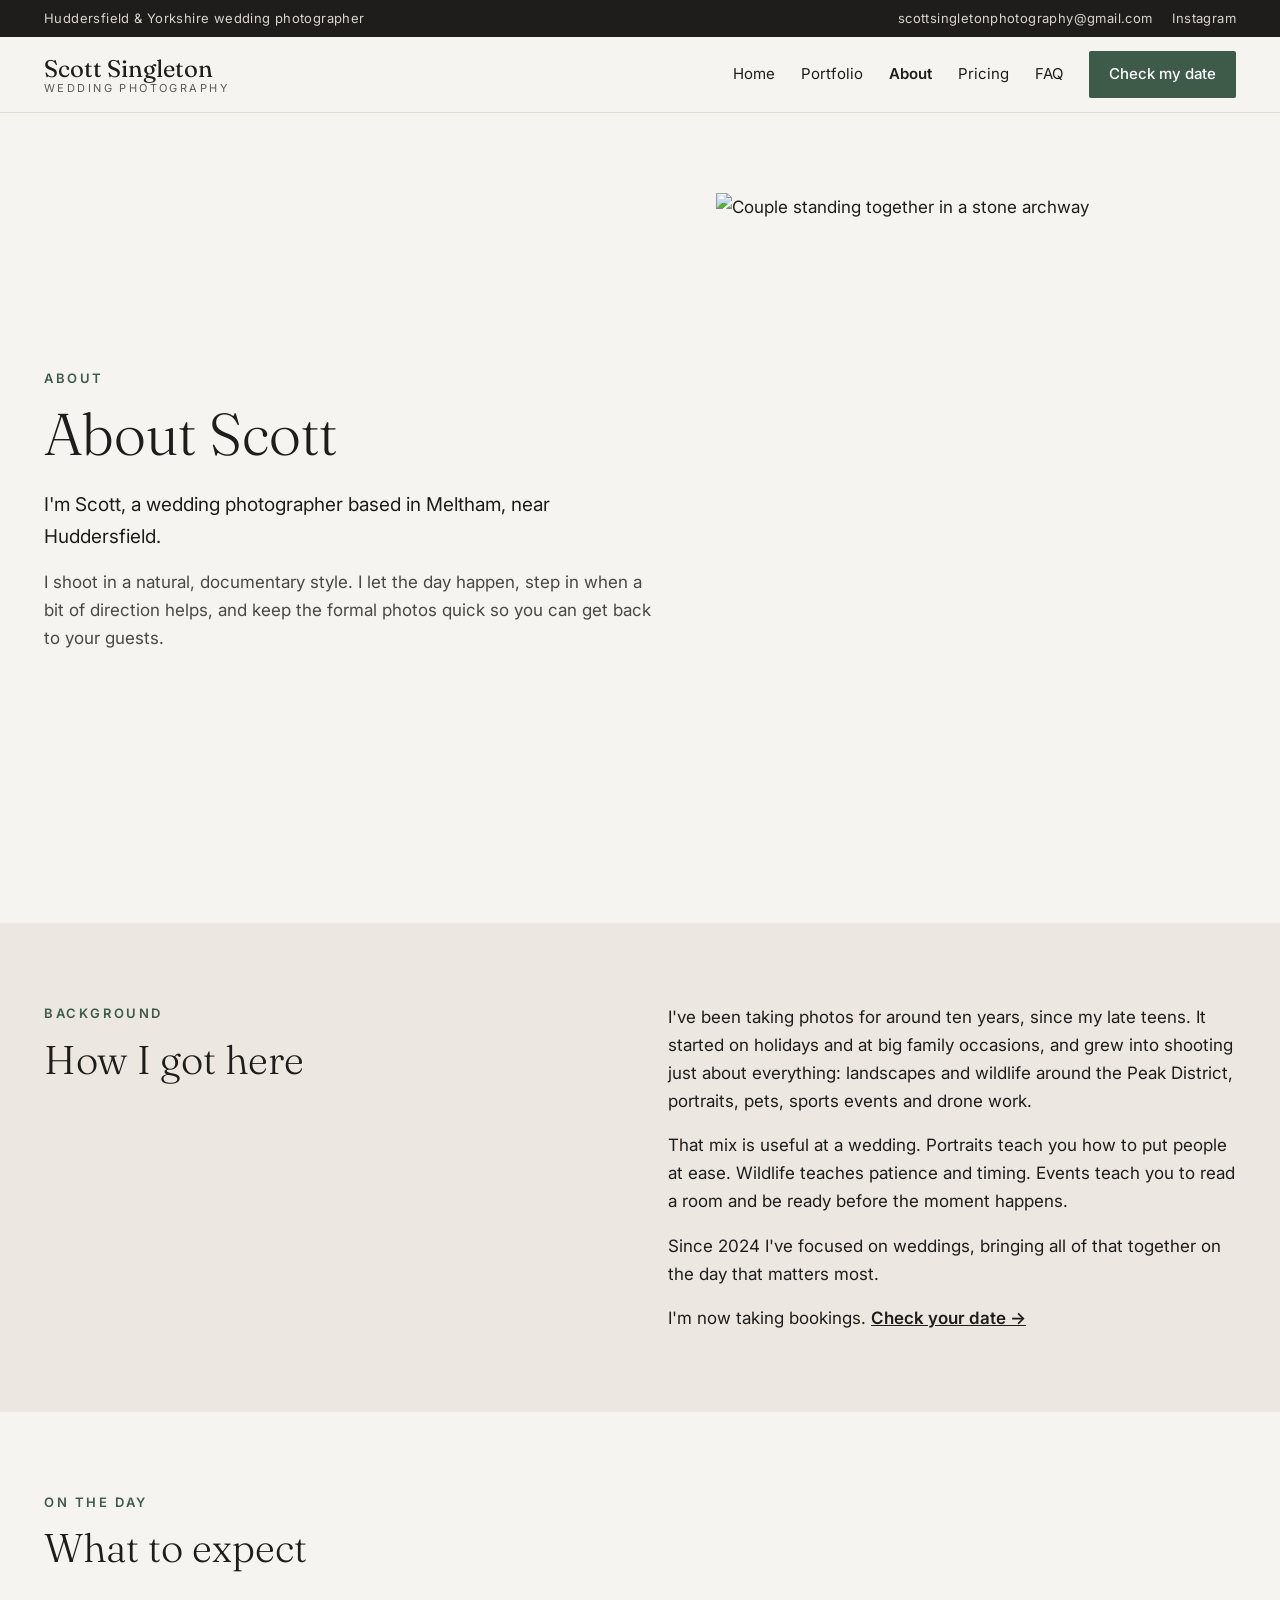
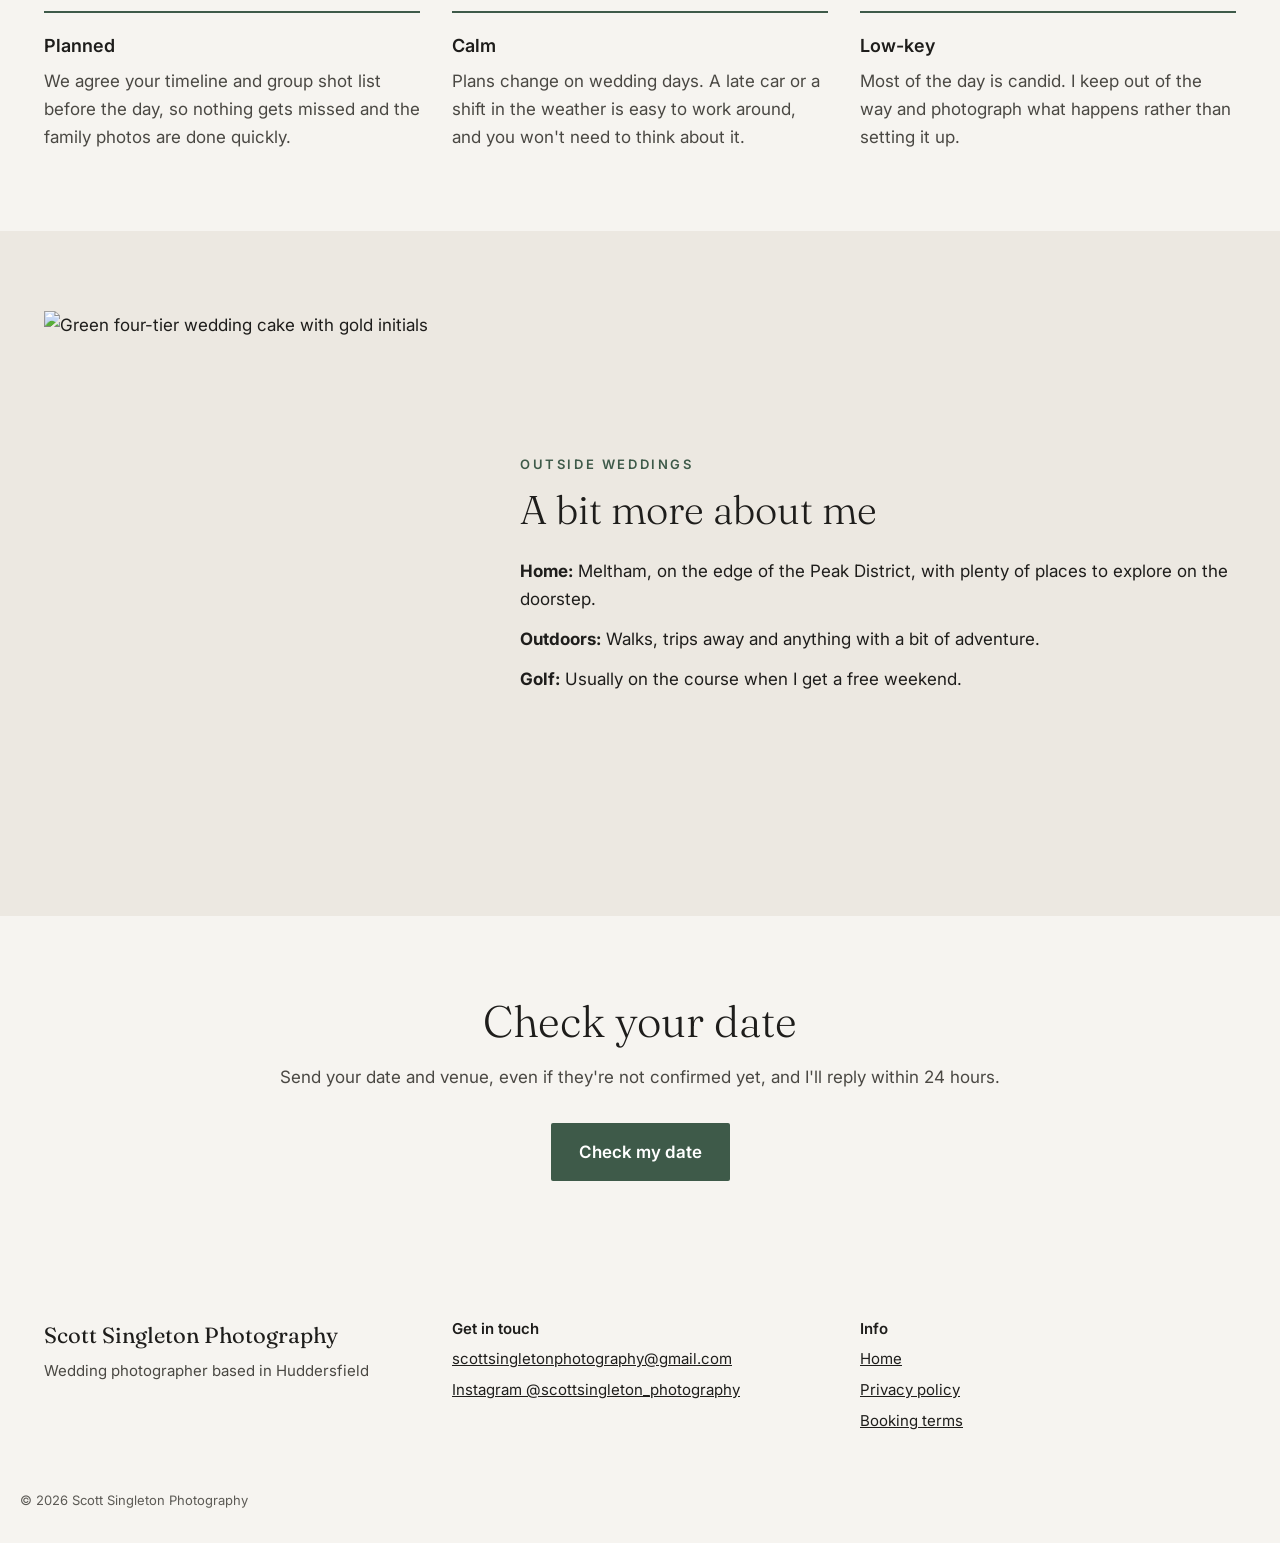
==== about.html @ a610e722 "Add files via upload" ====
<!doctype html>
<html lang="en-GB">
<head>
<meta charset="utf-8">
<meta name="viewport" content="width=device-width, initial-scale=1">
<title>About Scott | Scott Singleton Photography</title>
<meta name="description" content="Meet Scott Singleton, a relaxed, organised wedding photographer based in Meltham, Huddersfield.">
<link rel="canonical" href="https://scottsingletonphotography.com/about.html">
<link rel="icon" href="data:image/svg+xml,<svg xmlns='http://www.w3.org/2000/svg' viewBox='0 0 32 32'><rect width='32' height='32' fill='%233E5A49'/><text x='16' y='22' font-family='Georgia' font-size='16' fill='white' text-anchor='middle'>SS</text></svg>">
<link rel="preconnect" href="https://fonts.googleapis.com">
<link rel="preconnect" href="https://fonts.gstatic.com" crossorigin>
<link href="https://fonts.googleapis.com/css2?family=Fraunces:ital,opsz,wght@0,9..144,300;0,9..144,400;1,9..144,300&family=Inter:wght@400;500;600&display=swap" rel="stylesheet">
<link rel="stylesheet" href="style.css">
</head>
<body>

<div class="topbar"><div class="wrap"><span>Huddersfield &amp; Yorkshire wedding photographer</span><span class="tb-r"><a href="mailto:scottsingletonphotography@gmail.com">scottsingletonphotography@gmail.com</a><a href="https://www.instagram.com/scottsingleton_photography/">Instagram</a></span></div></div>
<header class="site-header">
<div class="wrap">
<a class="brand" href="./"><b>Scott Singleton</b><small>Wedding Photography</small></a>
<nav class="nav" aria-label="Main">
<a href="./">Home</a>
<a href="portfolio.html">Portfolio</a>
<a href="about.html" aria-current="page">About</a>
<a href="pricing.html">Pricing</a>
<a href="./#faq">FAQ</a>
<a class="btn" href="./#contact">Check my date</a>
</nav>
</div>
</header>

<main>
<section>
<div class="wrap split center">
<div>
<p class="eyebrow">About</p>
<h1 style="font-size:clamp(38px,4.6vw,60px);line-height:1.08;margin-bottom:24px">About Scott</h1>
<p style="font-size:19px">I'm Scott, a wedding photographer based in Meltham, near Huddersfield.</p>
<p class="muted">I shoot in a natural, documentary style. I let the day happen, step in when a bit of direction helps, and keep the formal photos quick so you can get back to your guests.</p>
</div>
<img class="portrait" src="images/archway.jpg" alt="Couple standing together in a stone archway" style="max-width:520px">
</div>
</section>

<section class="bg-stone">
<div class="wrap split">
<div>
<p class="eyebrow">Background</p>
<h2>How I got here</h2>
</div>
<div>
<p>I've been taking photos for around ten years, since my late teens. It started on holidays and at big family occasions, and grew into shooting just about everything: landscapes and wildlife around the Peak District, portraits, pets, sports events and drone work.</p>
<p>That mix is useful at a wedding. Portraits teach you how to put people at ease. Wildlife teaches patience and timing. Events teach you to read a room and be ready before the moment happens.</p>
<p>Since 2024 I've focused on weddings, bringing all of that together on the day that matters most.</p>
<p style="margin:0">I'm now taking bookings. <a class="link" href="./#contact">Check your date →</a></p>
</div>
</div>
</section>

<section>
<div class="wrap">
<p class="eyebrow">On the day</p>
<h2 style="margin-bottom:40px">What to expect</h2>
<ol class="steps">
<li><h3>Planned</h3><p>We agree your timeline and group shot list before the day, so nothing gets missed and the family photos are done quickly.</p></li>
<li><h3>Calm</h3><p>Plans change on wedding days. A late car or a shift in the weather is easy to work around, and you won't need to think about it.</p></li>
<li><h3>Low-key</h3><p>Most of the day is candid. I keep out of the way and photograph what happens rather than setting it up.</p></li>
</ol>
</div>
</section>

<section class="bg-stone">
<div class="wrap split center">
<img class="portrait" src="images/cake.jpg" alt="Green four-tier wedding cake with gold initials" loading="lazy" style="max-width:420px">
<div>
<p class="eyebrow">Outside weddings</p>
<h2 style="margin-bottom:24px">A bit more about me</h2>
<ul style="margin:0;padding:0;list-style:none;display:flex;flex-direction:column;gap:12px">
<li><strong>Home:</strong> Meltham, on the edge of the Peak District, with plenty of places to explore on the doorstep.</li>
<li><strong>Outdoors:</strong> Walks, trips away and anything with a bit of adventure.</li>
<li><strong>Golf:</strong> Usually on the course when I get a free weekend.</li>
</ul>
</div>
</div>
</section>

<section>
<div class="wrap" style="max-width:900px;text-align:center">
<h2 style="font-size:clamp(32px,4vw,44px);margin-bottom:16px">Check your date</h2>
<p class="muted" style="margin-bottom:32px">Send your date and venue, even if they're not confirmed yet, and I'll reply within 24 hours.</p>
<a class="btn" href="./#contact">Check my date</a>
</div>
</section>
</main>

<footer class="site-footer">
<div class="wrap">
<div class="col"><span class="title">Scott Singleton Photography</span><span>Wedding photographer based in Huddersfield</span></div>
<div class="col"><b>Get in touch</b><a href="mailto:scottsingletonphotography@gmail.com">scottsingletonphotography@gmail.com</a><a href="https://www.instagram.com/scottsingleton_photography/" rel="me">Instagram @scottsingleton_photography</a></div>
<div class="col"><b>Info</b><a href="./">Home</a><a href="privacy.html">Privacy policy</a><a href="terms.html">Booking terms</a></div>
</div>
</footer>
<div class="wrap legal">© 2026 Scott Singleton Photography</div>
</body>
</html>
---- style.css ----
:root{--ink:#1E1D1B;--muted:#4A4843;--soft:#5C5A55;--paper:#F6F4F0;--stone:#ECE8E1;--line:#CFC9BF;--accent:#3E5A49;--accent-dark:#2F4638}
*{box-sizing:border-box}
html{scroll-behavior:smooth;scroll-padding-top:80px}
body{margin:0;background:var(--paper);color:var(--ink);font-family:Inter,system-ui,-apple-system,sans-serif;font-size:17px;line-height:1.65;-webkit-font-smoothing:antialiased}
img{display:block;max-width:100%;height:auto}
a{color:var(--ink)}a:hover{color:var(--accent)}
.wrap{max-width:1240px;margin:0 auto;padding-left:24px;padding-right:24px}
.serif{font-family:Fraunces,Georgia,serif;font-weight:300}
h1,h2{font-family:Fraunces,Georgia,serif;font-weight:300;margin:0}
h2{font-size:clamp(30px,3.4vw,40px);line-height:1.15}
h3{margin:0 0 6px;font-size:18px;font-weight:600}
p{margin:0 0 16px}
.eyebrow{margin:0 0 12px;font-size:13px;letter-spacing:.2em;text-transform:uppercase;color:var(--accent);font-weight:600}
.muted{color:var(--muted)}
.btn{display:inline-block;text-decoration:none;background:var(--accent);color:#fff;padding:15px 28px;border-radius:2px;font-weight:600;border:0;font:inherit;font-weight:600;cursor:pointer}
.btn:hover{background:var(--accent-dark);color:#fff}
.btn-light{background:#fff;color:var(--ink)}.btn-light:hover{background:var(--stone);color:var(--ink)}
.link{font-weight:600}
section{padding:96px 0}
.bg-stone{background:var(--stone)}
.bg-dark{background:var(--ink);color:var(--paper)}

/* header */
.site-header{position:sticky;top:0;z-index:20;background:rgba(246,244,240,.96);backdrop-filter:blur(6px);border-bottom:1px solid #E2DED6}
.site-header .wrap{display:flex;align-items:center;justify-content:space-between;gap:16px;padding-top:14px;padding-bottom:14px}
.brand{text-decoration:none;display:flex;flex-direction:column;line-height:1.1}
.brand b{font-family:Fraunces,Georgia,serif;font-weight:400;font-size:24px}
.brand small{font-size:11px;letter-spacing:.22em;text-transform:uppercase;color:var(--soft)}
.nav{display:flex;align-items:center;gap:26px;font-size:15px}
.nav a{text-decoration:none}
.nav a.btn{padding:11px 20px;font-weight:500;white-space:nowrap}
@media(max-width:420px){.nav a.btn{padding:10px 14px;font-size:14px}}
.nav a[aria-current]{font-weight:600}
@media(max-width:820px){.nav a:not(.btn){display:none}.brand b{font-size:20px}}

/* hero */
.hero{position:relative;min-height:min(86vh,760px);display:flex;align-items:flex-end;color:#fff;padding:0;overflow:hidden;background:#2a2926}
.slides{position:absolute;inset:0}
.slide{position:absolute;inset:0;width:100%;height:100%;object-fit:cover;object-position:center 40%;opacity:0;transform:scale(1.06);transition:opacity 1.4s ease,transform 7s ease-out}
.slide.is-on{opacity:1;transform:scale(1)}
.dots{position:absolute;z-index:2;right:24px;bottom:28px;display:flex;gap:8px}
.dots span{width:7px;height:7px;border-radius:50%;background:rgba(255,255,255,.45);transition:background .4s}
.dots span.on{background:#fff}
@media(prefers-reduced-motion:reduce){.slide{transition:none;transform:none}}
.hero::after{content:"";position:absolute;inset:0;background:linear-gradient(90deg,rgba(0,0,0,.62) 0%,rgba(0,0,0,.35) 45%,rgba(0,0,0,0) 75%),linear-gradient(180deg,rgba(0,0,0,0) 40%,rgba(0,0,0,.55) 100%)}
.hero .wrap{position:relative;z-index:1;width:100%;padding-bottom:72px}
.hero .eyebrow{color:#E9E5DD}
.hero h1{max-width:860px;font-size:clamp(36px,5.2vw,70px);line-height:1.06}
.hero p.lead{margin:22px 0 30px;max-width:560px;font-size:19px;color:#EFECE6}
.hero .actions{display:flex;flex-wrap:wrap;gap:14px;align-items:center}
.hero .ghost{color:#fff;font-weight:500;text-decoration:none;border-bottom:1px solid #fff;padding:4px 2px}

.trust{background:var(--ink);color:#E9E5DD;padding:0}
.trust .wrap{display:grid;grid-template-columns:repeat(auto-fit,minmax(200px,1fr));gap:12px 16px;padding-top:20px;padding-bottom:20px;font-size:14px;letter-spacing:.04em}

.split{display:flex;flex-wrap:wrap;gap:48px 56px;align-items:flex-start}
.split>*{flex:1 1 380px}
.center{align-items:center}

/* portfolio */
.grid{display:grid;grid-template-columns:repeat(3,1fr);gap:12px}
.grid figure{margin:0;overflow:hidden;background:var(--line)}
.grid img{width:100%;height:100%;aspect-ratio:4/5;object-fit:cover;transition:transform .6s ease}
.grid figure:hover img{transform:scale(1.03)}
.grid .wide{grid-column:span 2}
.grid .wide{position:relative}
.grid .wide img{position:absolute;inset:0;aspect-ratio:auto;height:100%}
@media(max-width:820px){.grid{grid-template-columns:1fr 1fr}.grid .wide{grid-column:span 2}.grid .wide img{aspect-ratio:3/2}}
@media(max-width:520px){.grid{gap:8px}}

.steps{list-style:none;margin:0;padding:0;display:grid;grid-template-columns:repeat(auto-fit,minmax(240px,1fr));gap:32px}
.steps li{border-top:2px solid var(--accent);padding-top:18px}
.steps p{margin:0;color:var(--muted)}

.ticks{list-style:none;margin:0;padding:24px 0 0;border-top:1px solid var(--line);display:flex;flex-direction:column;gap:14px}
.note{padding:14px 16px;background:var(--stone);font-size:15px;color:#3A3935}

.portrait{aspect-ratio:4/5;width:100%;object-fit:cover}

details{border-top:1px solid var(--line);padding:18px 0}
details:last-child{border-bottom:1px solid var(--line)}
summary{cursor:pointer;font-weight:600;list-style:none;display:flex;justify-content:space-between;gap:16px}
summary::-webkit-details-marker{display:none}
summary::after{content:"+";font-weight:400;font-size:22px;line-height:1;color:var(--accent)}
details[open] summary::after{content:"–"}
details p{margin:10px 0 0;color:var(--muted)}

/* form */
form.enquiry{display:grid;grid-template-columns:1fr 1fr;gap:18px}
.field{display:flex;flex-direction:column;gap:6px}
.field.full{grid-column:1/-1}
label{font-size:14px;font-weight:500}
input,textarea{font:inherit;padding:13px 14px;border:1px solid #B8B2A7;border-radius:2px;background:#fff;color:var(--ink);width:100%}
input:focus,textarea:focus{outline:2px solid var(--accent);outline-offset:1px;border-color:var(--accent)}
textarea{resize:vertical}
@media(max-width:560px){form.enquiry{grid-template-columns:1fr}}
.hp{position:absolute;left:-9999px}

.site-footer{padding:56px 0}
.site-footer .wrap{display:grid;grid-template-columns:repeat(auto-fit,minmax(210px,1fr));gap:32px;font-size:15px;color:var(--muted)}
.site-footer .col{display:flex;flex-direction:column;gap:6px}
.site-footer .title{font-family:Fraunces,Georgia,serif;font-size:22px;color:var(--ink)}
.site-footer b{color:var(--ink);font-weight:600}
.legal{font-size:13px;color:var(--soft);padding:0 0 32px}

.prose{max-width:760px}
.prose h2{margin:40px 0 12px;font-size:28px}

@media(max-width:600px){section{padding:72px 0}.hero .wrap{padding-bottom:48px}}

.ptitle{display:flex;flex-wrap:wrap;align-items:baseline;justify-content:space-between;gap:8px 24px;margin-bottom:24px;border-top:1px solid var(--line);padding-top:24px}
.ptitle p{margin:0}
.masonry{columns:3 320px;column-gap:12px}
.masonry .m{display:block;margin:0 0 12px;break-inside:avoid;overflow:hidden;background:var(--line);cursor:zoom-in}
.masonry img{width:100%;transition:transform .6s ease}
.masonry .m:hover img{transform:scale(1.03)}
@media(max-width:520px){.masonry{columns:2;column-gap:8px}.masonry .m{margin-bottom:8px}}
.lb{position:fixed;inset:0;z-index:100;background:rgba(20,19,17,.94);display:flex;align-items:center;justify-content:center;padding:24px}
.lb[hidden]{display:none}
.lb img{max-width:100%;max-height:100%;object-fit:contain}
.lb button{position:absolute;background:none;border:0;color:#fff;font-size:44px;line-height:1;cursor:pointer;padding:12px 16px}
.lb-x{top:8px;right:8px}.lb-p{left:4px;top:50%;transform:translateY(-50%)}.lb-n{right:4px;top:50%;transform:translateY(-50%)}

section{padding:80px 0}
.sechead{display:flex;flex-wrap:wrap;align-items:flex-end;justify-content:space-between;gap:12px 32px;margin-bottom:32px}
.sechead h2{margin:0}
.packages{display:grid;grid-template-columns:repeat(3,1fr);gap:20px;align-items:start}
.pkg{background:#fff;border:1px solid var(--line);padding:28px 26px;display:flex;flex-direction:column;gap:6px}
.pkg h3{font-size:20px;margin:0}
.pkg .price{font-family:Fraunces,Georgia,serif;font-weight:300;font-size:44px;line-height:1.1;margin:4px 0}
.pkg ul{list-style:none;margin:14px 0 0;padding:14px 0 0;border-top:1px solid var(--line);display:flex;flex-direction:column;gap:8px;font-size:15px}
.pkg li::before{content:"✓";color:var(--accent);margin-right:8px;font-weight:600}
.pkg-main{border:2px solid var(--accent)}
.pkg .tag{margin:0 0 4px;font-size:12px;letter-spacing:.16em;text-transform:uppercase;color:var(--accent);font-weight:600}
.pkg-foot{display:flex;flex-wrap:wrap;gap:16px;align-items:center;justify-content:space-between;margin-top:24px}
@media(max-width:900px){.packages{grid-template-columns:1fr}}
@media(max-width:820px){.grid .wide{grid-column:span 2;aspect-ratio:3/2}}
.pkg{position:relative}
.pkg .tag{position:absolute;top:-12px;left:24px;margin:0;background:var(--accent);color:#fff;padding:4px 10px;font-size:11px}

.topbar{background:var(--ink);color:#D9D5CC;font-size:13px;letter-spacing:.03em}
.topbar .wrap{display:flex;justify-content:space-between;gap:16px;padding-top:8px;padding-bottom:8px}
.topbar a{color:#D9D5CC;text-decoration:none}.topbar a:hover{color:#fff}
.tb-r{display:flex;gap:20px}
@media(max-width:700px){.topbar .wrap>span:first-child{display:none}.topbar .wrap{justify-content:center}}
.strip{display:flex;gap:6px;overflow-x:auto;scrollbar-width:none;padding:6px 0;background:var(--paper)}
.strip::-webkit-scrollbar{display:none}
.strip a{flex:0 0 auto}
.strip img{height:220px;width:auto;display:block}
@media(max-width:600px){.strip img{height:150px}}
.iggrid{display:grid;grid-template-columns:repeat(6,1fr);gap:6px}
.iggrid img{aspect-ratio:1/1;object-fit:cover;width:100%;transition:opacity .3s}
.iggrid a:hover img{opacity:.85}
@media(max-width:700px){.iggrid{grid-template-columns:repeat(3,1fr)}}
.ig{padding-top:0}

.site-footer .col{min-width:0}
.site-footer a{overflow-wrap:anywhere}
.site-footer .wrap{grid-template-columns:repeat(auto-fit,minmax(230px,1fr))}

.incl{display:grid;grid-template-columns:repeat(3,minmax(0,1fr));gap:28px 32px}
.incl h3{font-size:17px}
.incl p{margin:0;color:var(--muted);font-size:15px}
@media(max-width:820px){.incl{grid-template-columns:1fr 1fr}}
@media(max-width:520px){.incl{grid-template-columns:1fr}}
table.prices{width:100%;border-collapse:collapse;font-size:16px}
table.prices th{text-align:left;font-weight:600;padding:0 0 10px;border-bottom:1px solid var(--ink)}
table.prices th:last-child,table.prices td:last-child{text-align:right;font-variant-numeric:tabular-nums;white-space:nowrap}
table.prices td{padding:13px 0;border-bottom:1px solid var(--line)}
.steps li h3{margin-bottom:6px}

.trust .wrap{grid-template-columns:repeat(3,minmax(0,1fr));gap:0;text-align:center}
.trust .wrap span{padding:2px 12px}
.trust .wrap span+span{border-left:1px solid #45433F}
@media(max-width:600px){.trust .wrap{grid-template-columns:1fr;gap:8px}.trust .wrap span+span{border-left:0}}
.review{padding:64px 0 8px}
.review figure{margin:0 auto;max-width:860px;text-align:center}
.review blockquote{margin:0;font-family:Fraunces,Georgia,serif;font-weight:300;font-size:clamp(22px,2.6vw,30px);line-height:1.4;text-wrap:balance}
.review figcaption{margin-top:18px;font-size:13px;letter-spacing:.18em;text-transform:uppercase;color:var(--soft)}
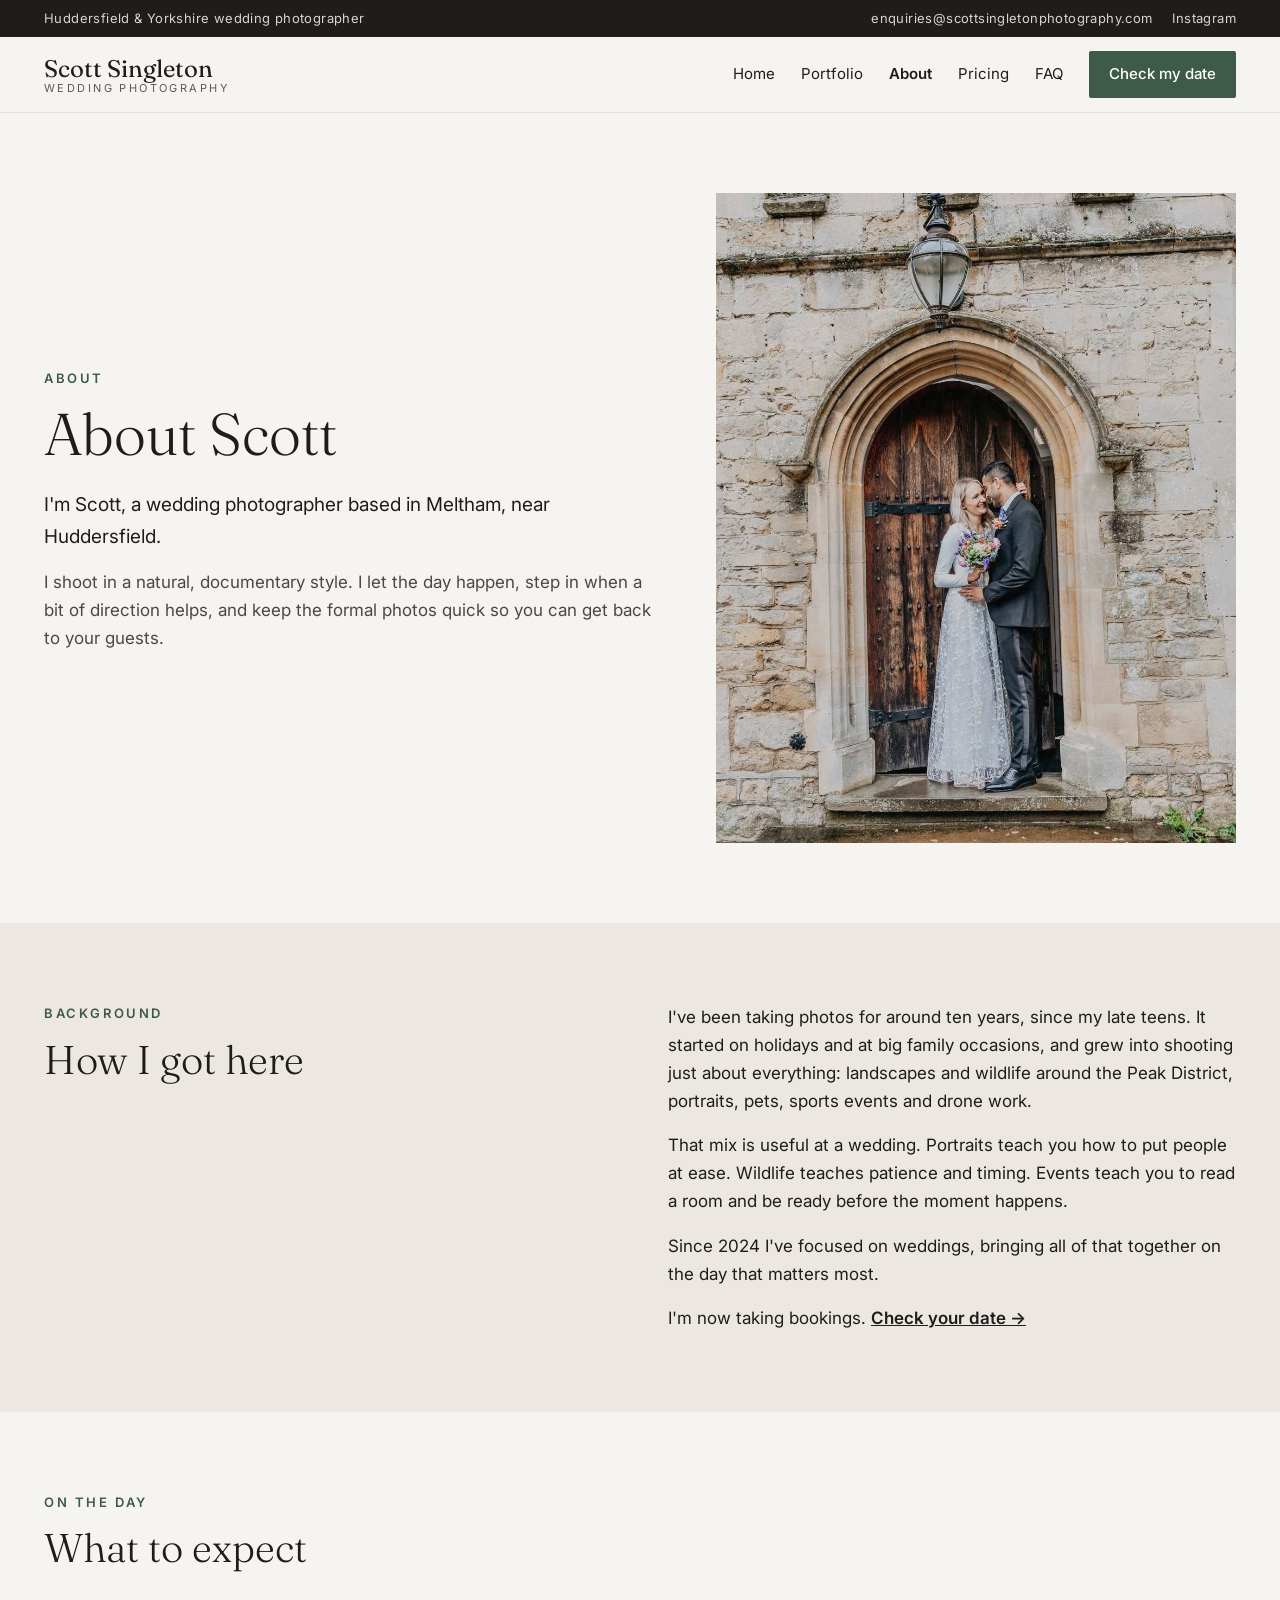
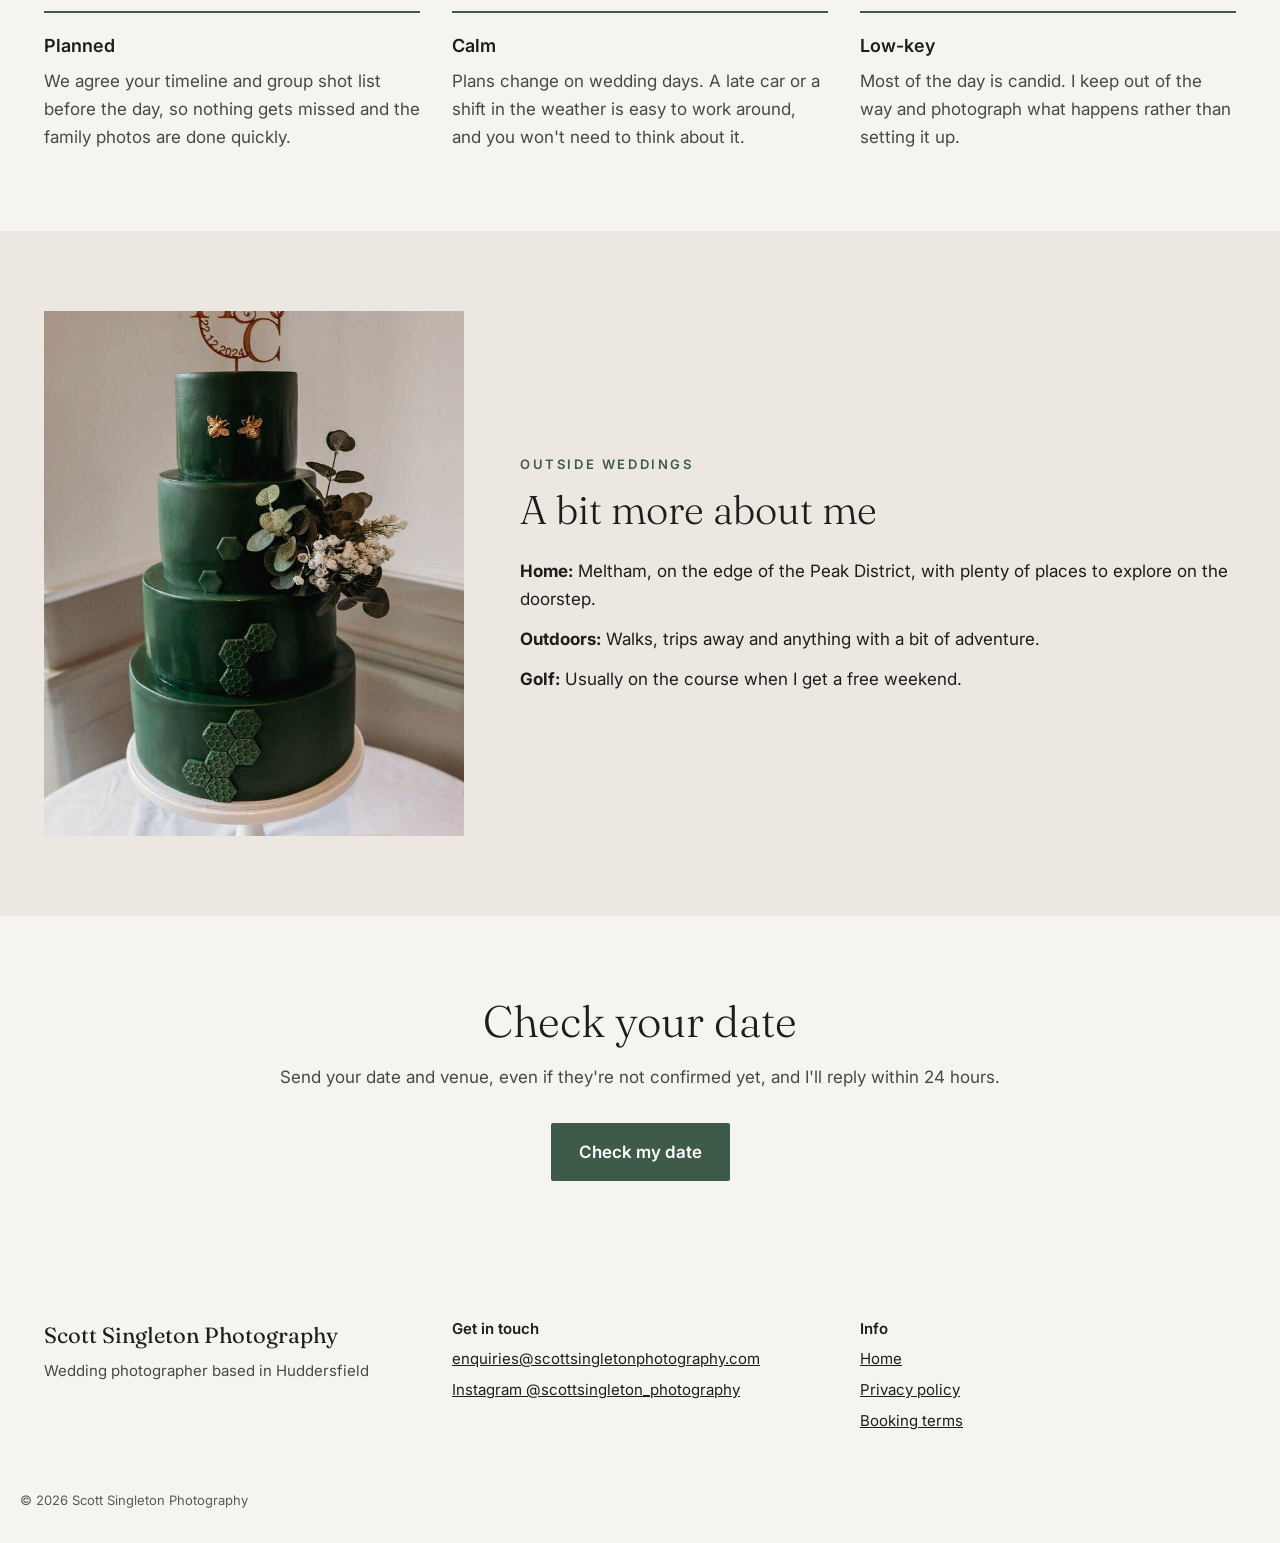
==== commit 418f1c65: "Update about.html" ====
--- a/about.html
+++ b/about.html
@@ -14,7 +14,7 @@
 </head>
 <body>
 
-<div class="topbar"><div class="wrap"><span>Huddersfield &amp; Yorkshire wedding photographer</span><span class="tb-r"><a href="mailto:scottsingletonphotography@gmail.com">scottsingletonphotography@gmail.com</a><a href="https://www.instagram.com/scottsingleton_photography/">Instagram</a></span></div></div>
+<div class="topbar"><div class="wrap"><span>Huddersfield &amp; Yorkshire wedding photographer</span><span class="tb-r"><a href="mailto:enquiries@scottsingletonphotography.com">enquiries@scottsingletonphotography.com</a><a href="https://www.instagram.com/scottsingleton_photography/">Instagram</a></span></div></div>
 <header class="site-header">
 <div class="wrap">
 <a class="brand" href="./"><b>Scott Singleton</b><small>Wedding Photography</small></a>
@@ -96,7 +96,7 @@
 <footer class="site-footer">
 <div class="wrap">
 <div class="col"><span class="title">Scott Singleton Photography</span><span>Wedding photographer based in Huddersfield</span></div>
-<div class="col"><b>Get in touch</b><a href="mailto:scottsingletonphotography@gmail.com">scottsingletonphotography@gmail.com</a><a href="https://www.instagram.com/scottsingleton_photography/" rel="me">Instagram @scottsingleton_photography</a></div>
+<div class="col"><b>Get in touch</b><a href="mailto:enquiries@scottsingletonphotography.com">enquiries@scottsingletonphotography.com</a><a href="https://www.instagram.com/scottsingleton_photography/" rel="me">Instagram @scottsingleton_photography</a></div>
 <div class="col"><b>Info</b><a href="./">Home</a><a href="privacy.html">Privacy policy</a><a href="terms.html">Booking terms</a></div>
 </div>
 </footer>
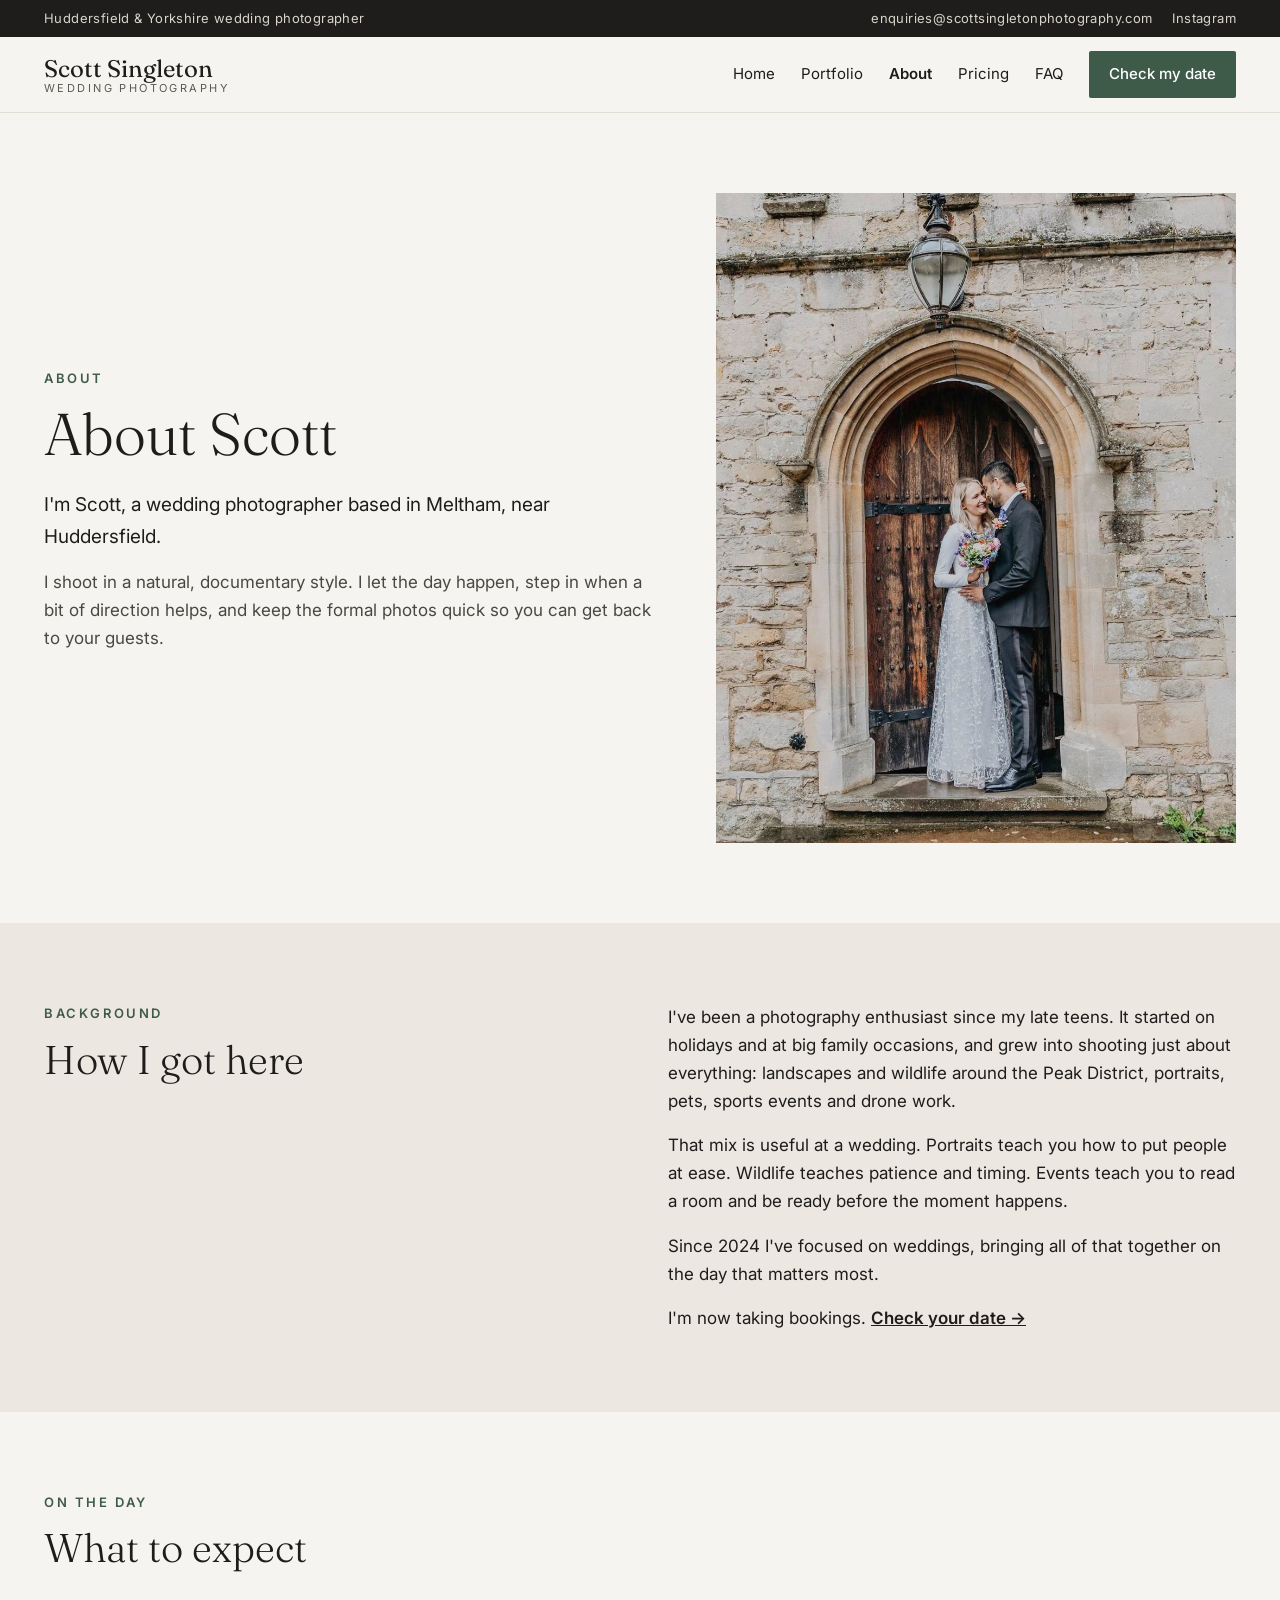
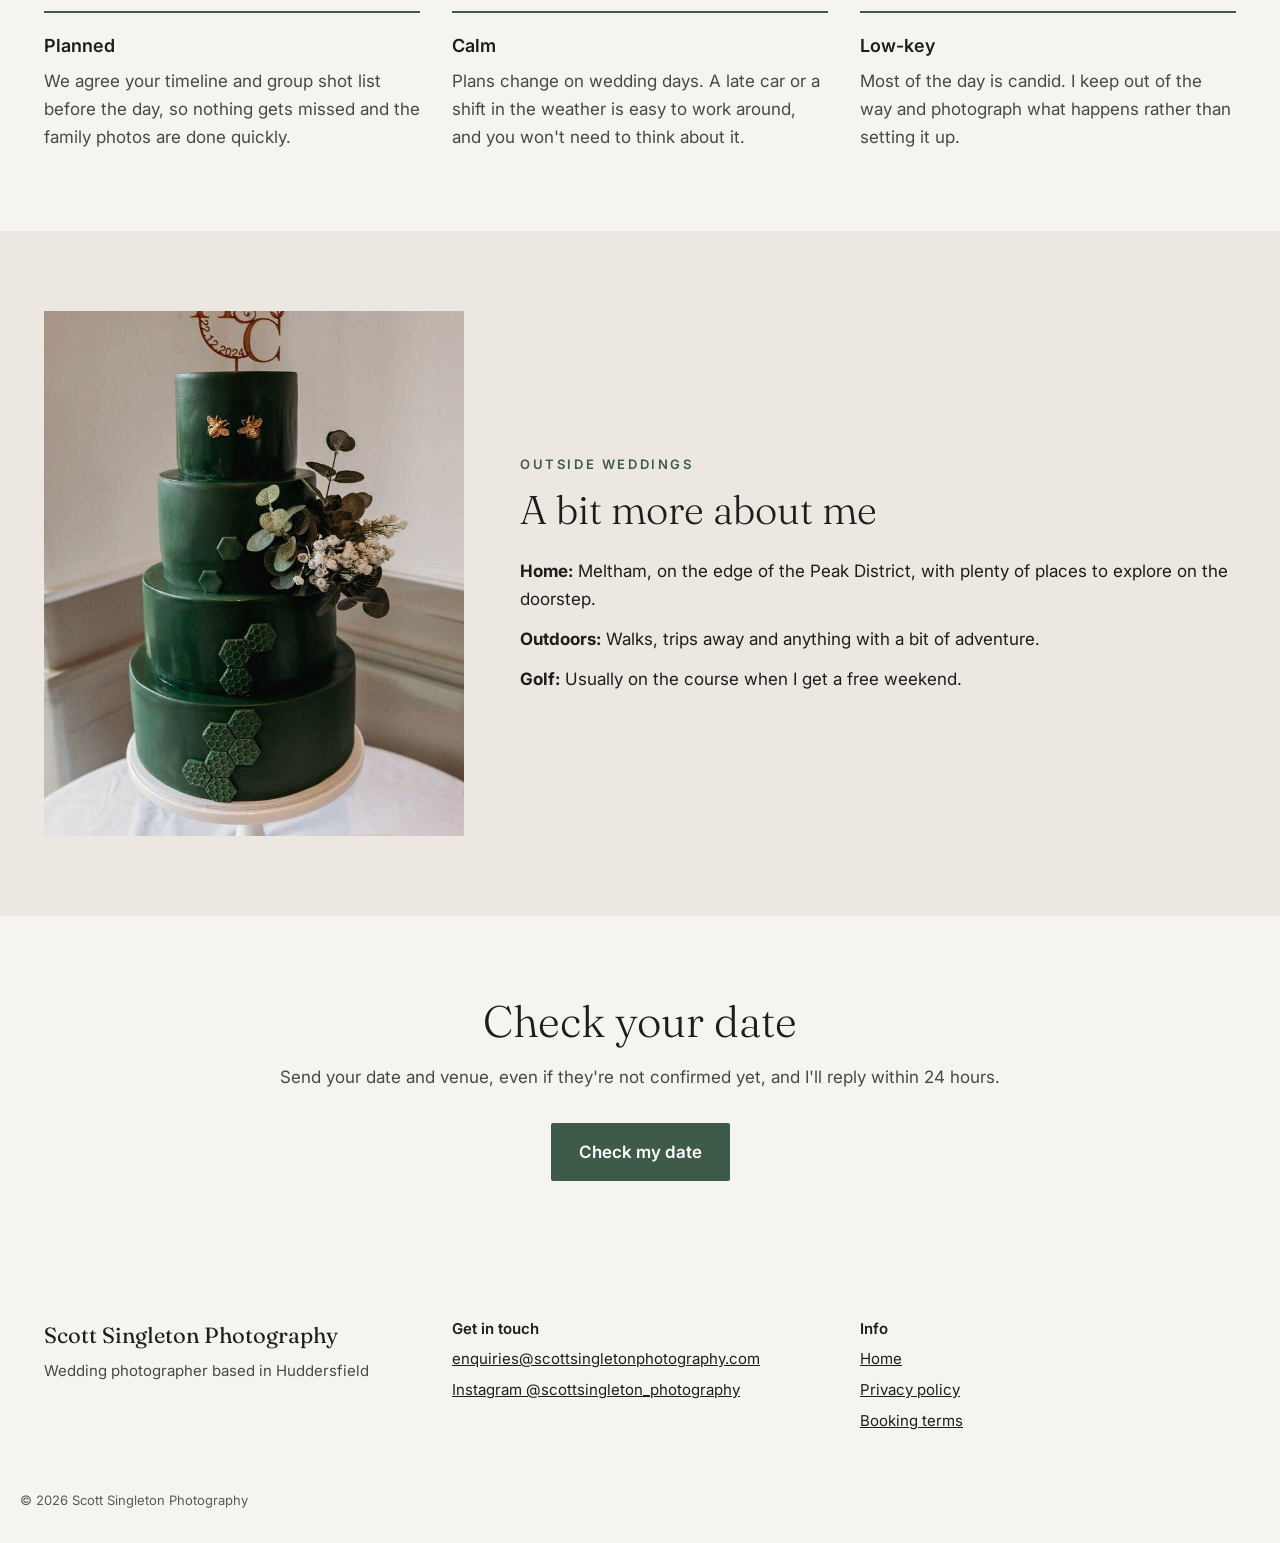
==== commit ed723eb6: "About: remove years claim, describe as enthusiast" ====
--- a/about.html
+++ b/about.html
@@ -5,7 +5,7 @@
 <meta name="viewport" content="width=device-width, initial-scale=1">
 <title>About Scott | Scott Singleton Photography</title>
 <meta name="description" content="Meet Scott Singleton, a relaxed, organised wedding photographer based in Meltham, Huddersfield.">
-<link rel="canonical" href="https://scottsingletonphotography.com/about.html">
+<link rel="canonical" href="https://scottsingletonphotography.com/about">
 <link rel="icon" href="data:image/svg+xml,<svg xmlns='http://www.w3.org/2000/svg' viewBox='0 0 32 32'><rect width='32' height='32' fill='%233E5A49'/><text x='16' y='22' font-family='Georgia' font-size='16' fill='white' text-anchor='middle'>SS</text></svg>">
 <link rel="preconnect" href="https://fonts.googleapis.com">
 <link rel="preconnect" href="https://fonts.gstatic.com" crossorigin>
@@ -49,7 +49,7 @@
 <h2>How I got here</h2>
 </div>
 <div>
-<p>I've been taking photos for around ten years, since my late teens. It started on holidays and at big family occasions, and grew into shooting just about everything: landscapes and wildlife around the Peak District, portraits, pets, sports events and drone work.</p>
+<p>I've been a photography enthusiast since my late teens. It started on holidays and at big family occasions, and grew into shooting just about everything: landscapes and wildlife around the Peak District, portraits, pets, sports events and drone work.</p>
 <p>That mix is useful at a wedding. Portraits teach you how to put people at ease. Wildlife teaches patience and timing. Events teach you to read a room and be ready before the moment happens.</p>
 <p>Since 2024 I've focused on weddings, bringing all of that together on the day that matters most.</p>
 <p style="margin:0">I'm now taking bookings. <a class="link" href="./#contact">Check your date →</a></p>
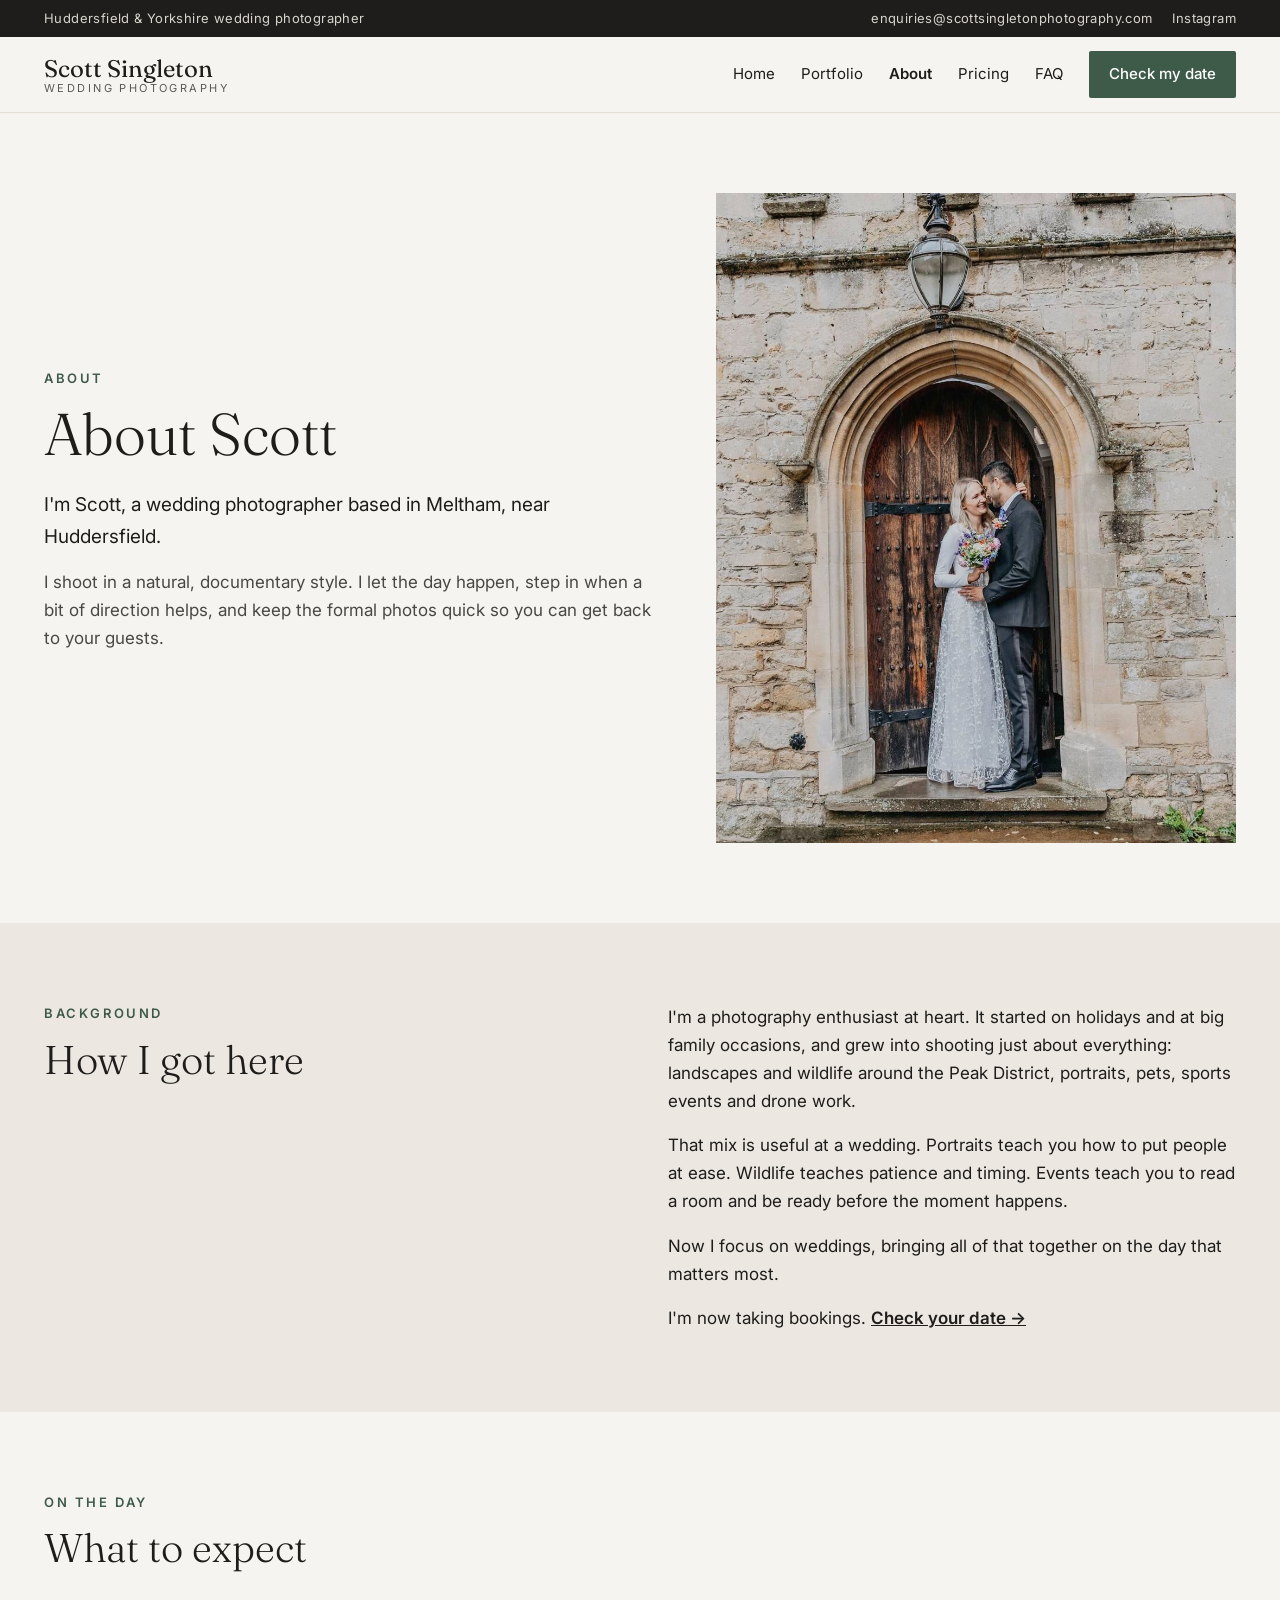
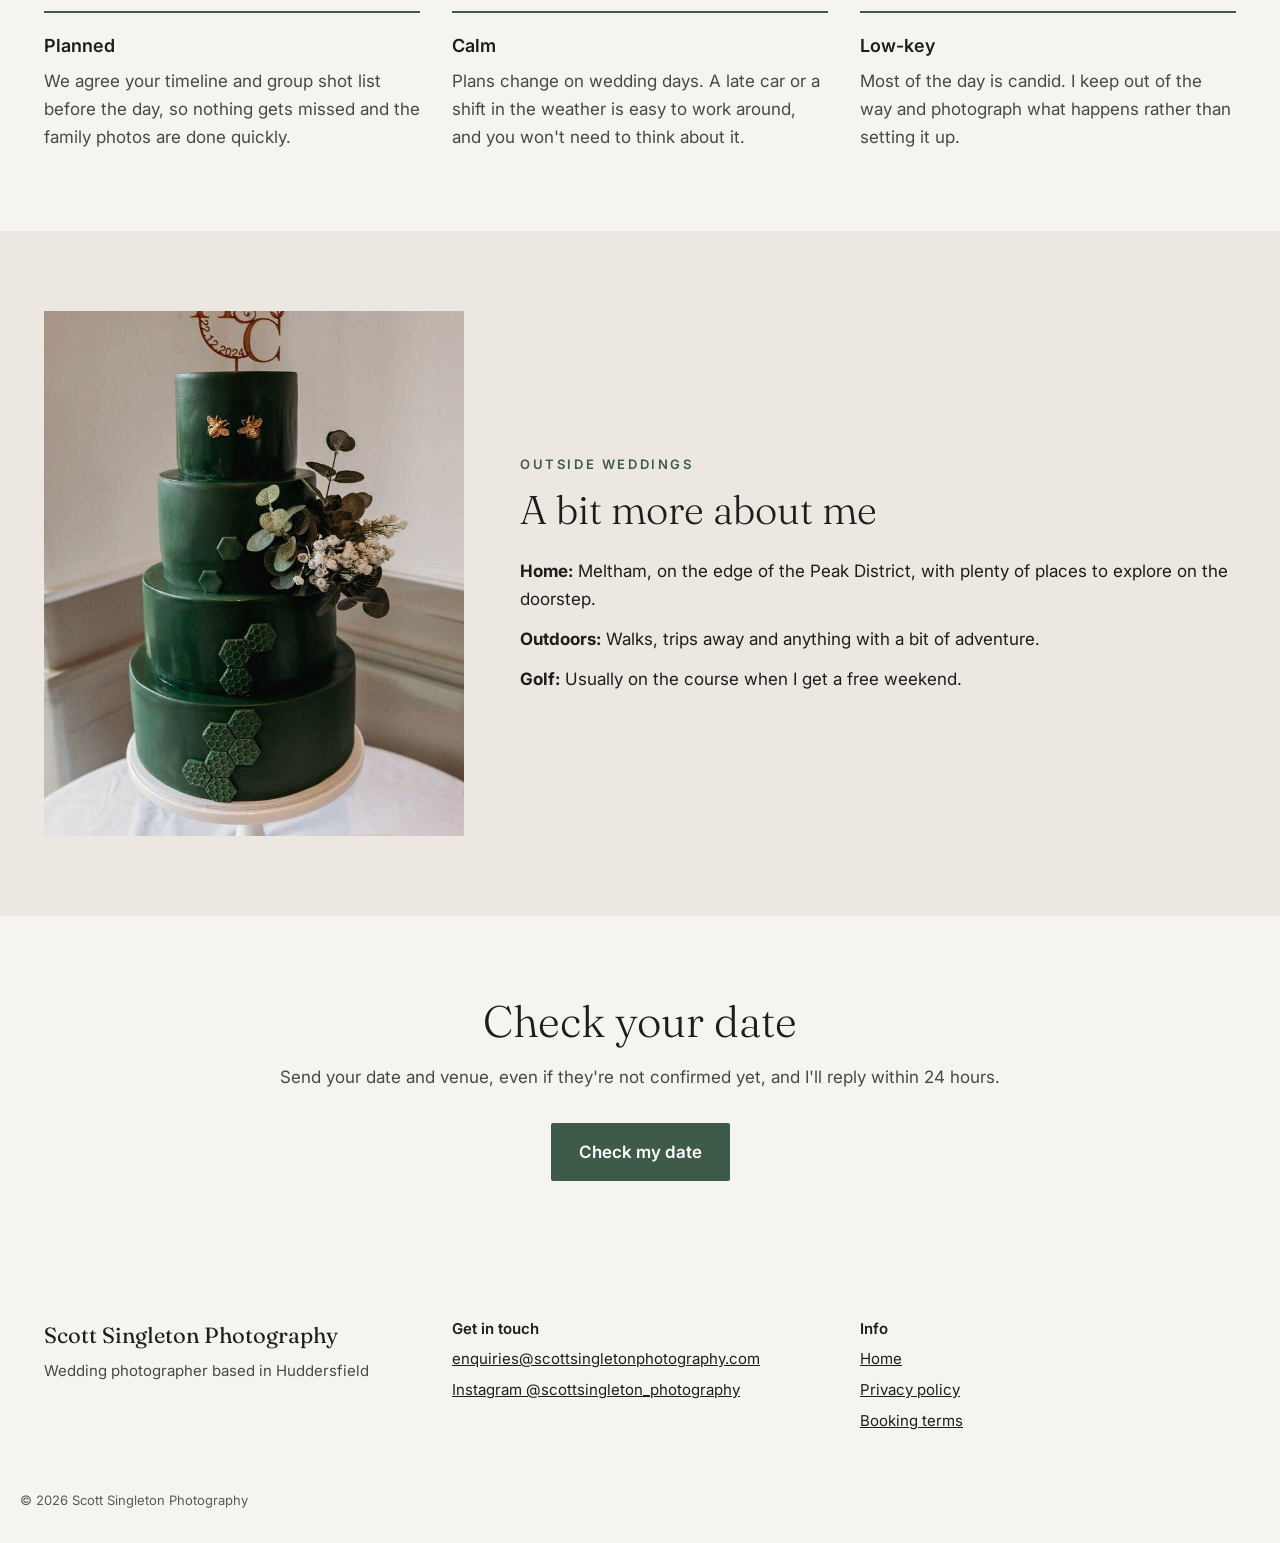
==== commit 73275adb: "Update about.html" ====
--- a/about.html
+++ b/about.html
@@ -49,9 +49,9 @@
 <h2>How I got here</h2>
 </div>
 <div>
-<p>I've been a photography enthusiast since my late teens. It started on holidays and at big family occasions, and grew into shooting just about everything: landscapes and wildlife around the Peak District, portraits, pets, sports events and drone work.</p>
+<p>I'm a photography enthusiast at heart. It started on holidays and at big family occasions, and grew into shooting just about everything: landscapes and wildlife around the Peak District, portraits, pets, sports events and drone work.</p>
 <p>That mix is useful at a wedding. Portraits teach you how to put people at ease. Wildlife teaches patience and timing. Events teach you to read a room and be ready before the moment happens.</p>
-<p>Since 2024 I've focused on weddings, bringing all of that together on the day that matters most.</p>
+<p>Now I focus on weddings, bringing all of that together on the day that matters most.</p>
 <p style="margin:0">I'm now taking bookings. <a class="link" href="./#contact">Check your date →</a></p>
 </div>
 </div>
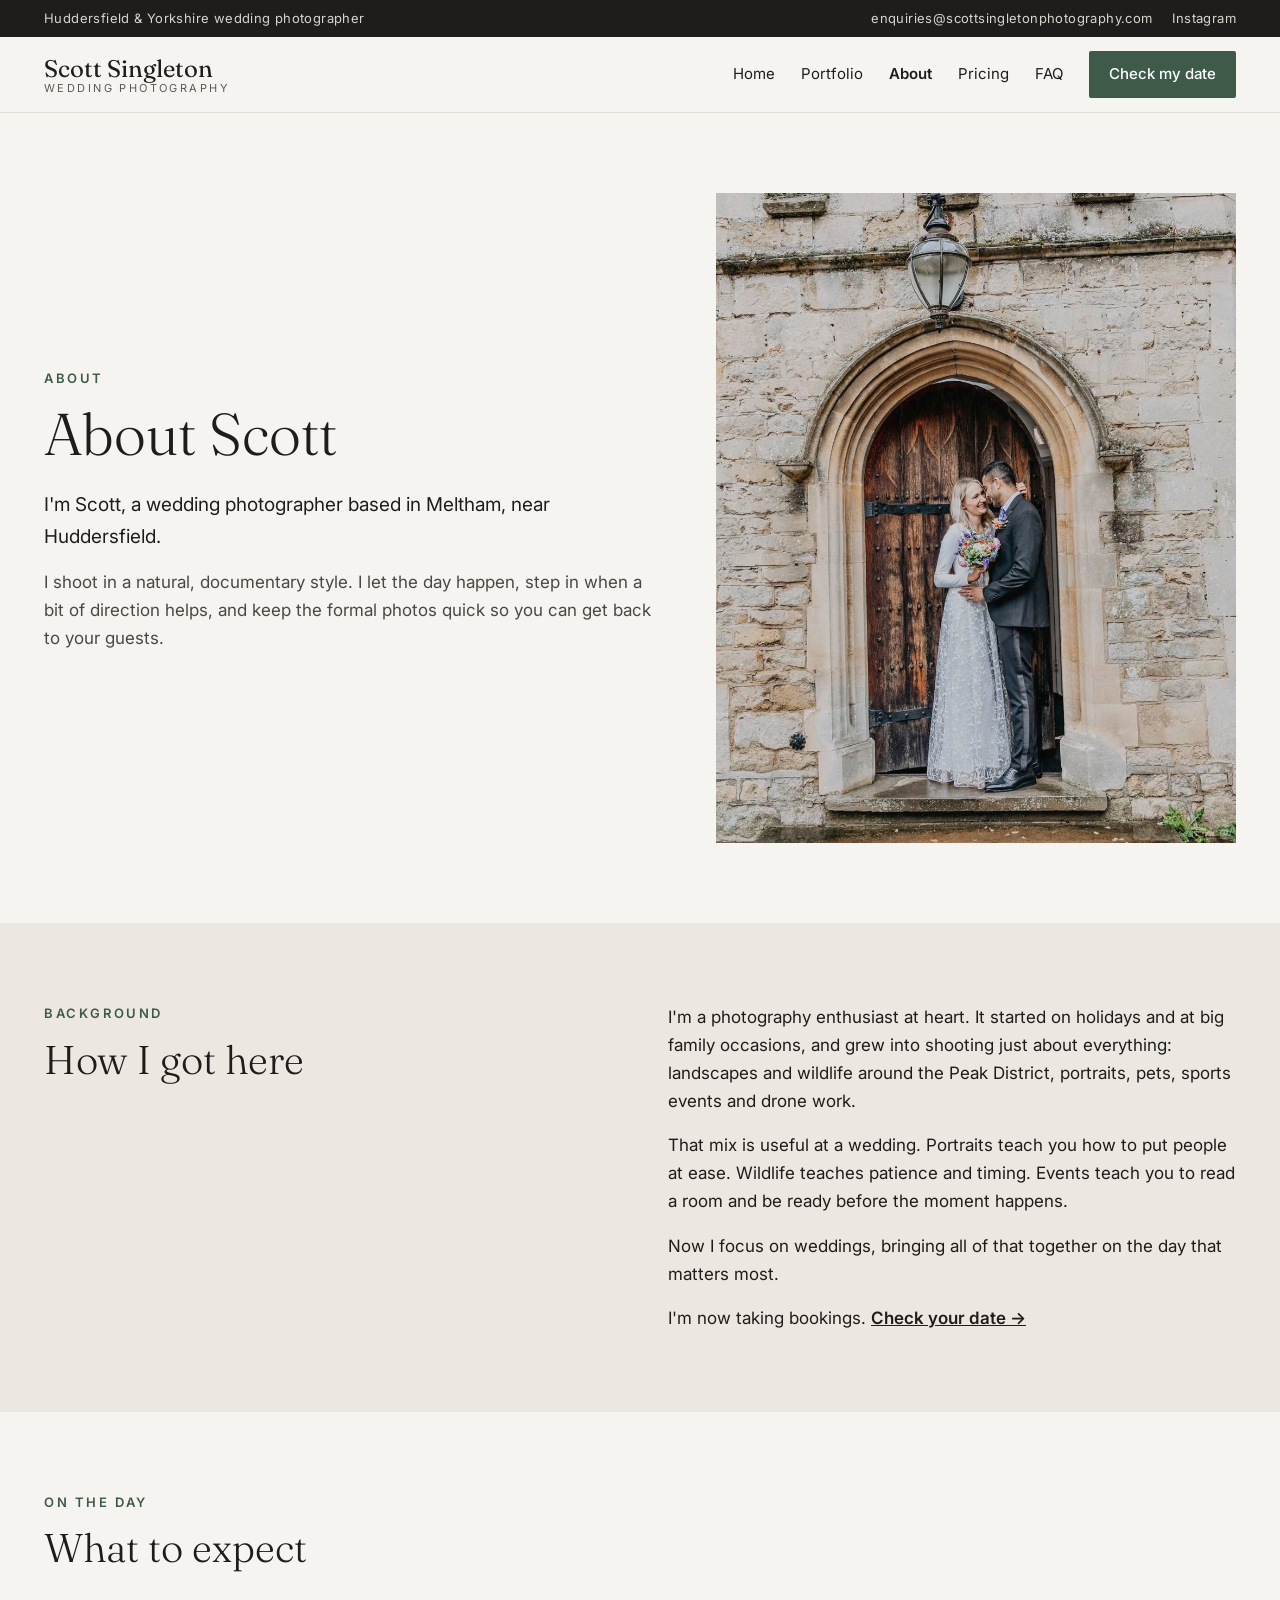
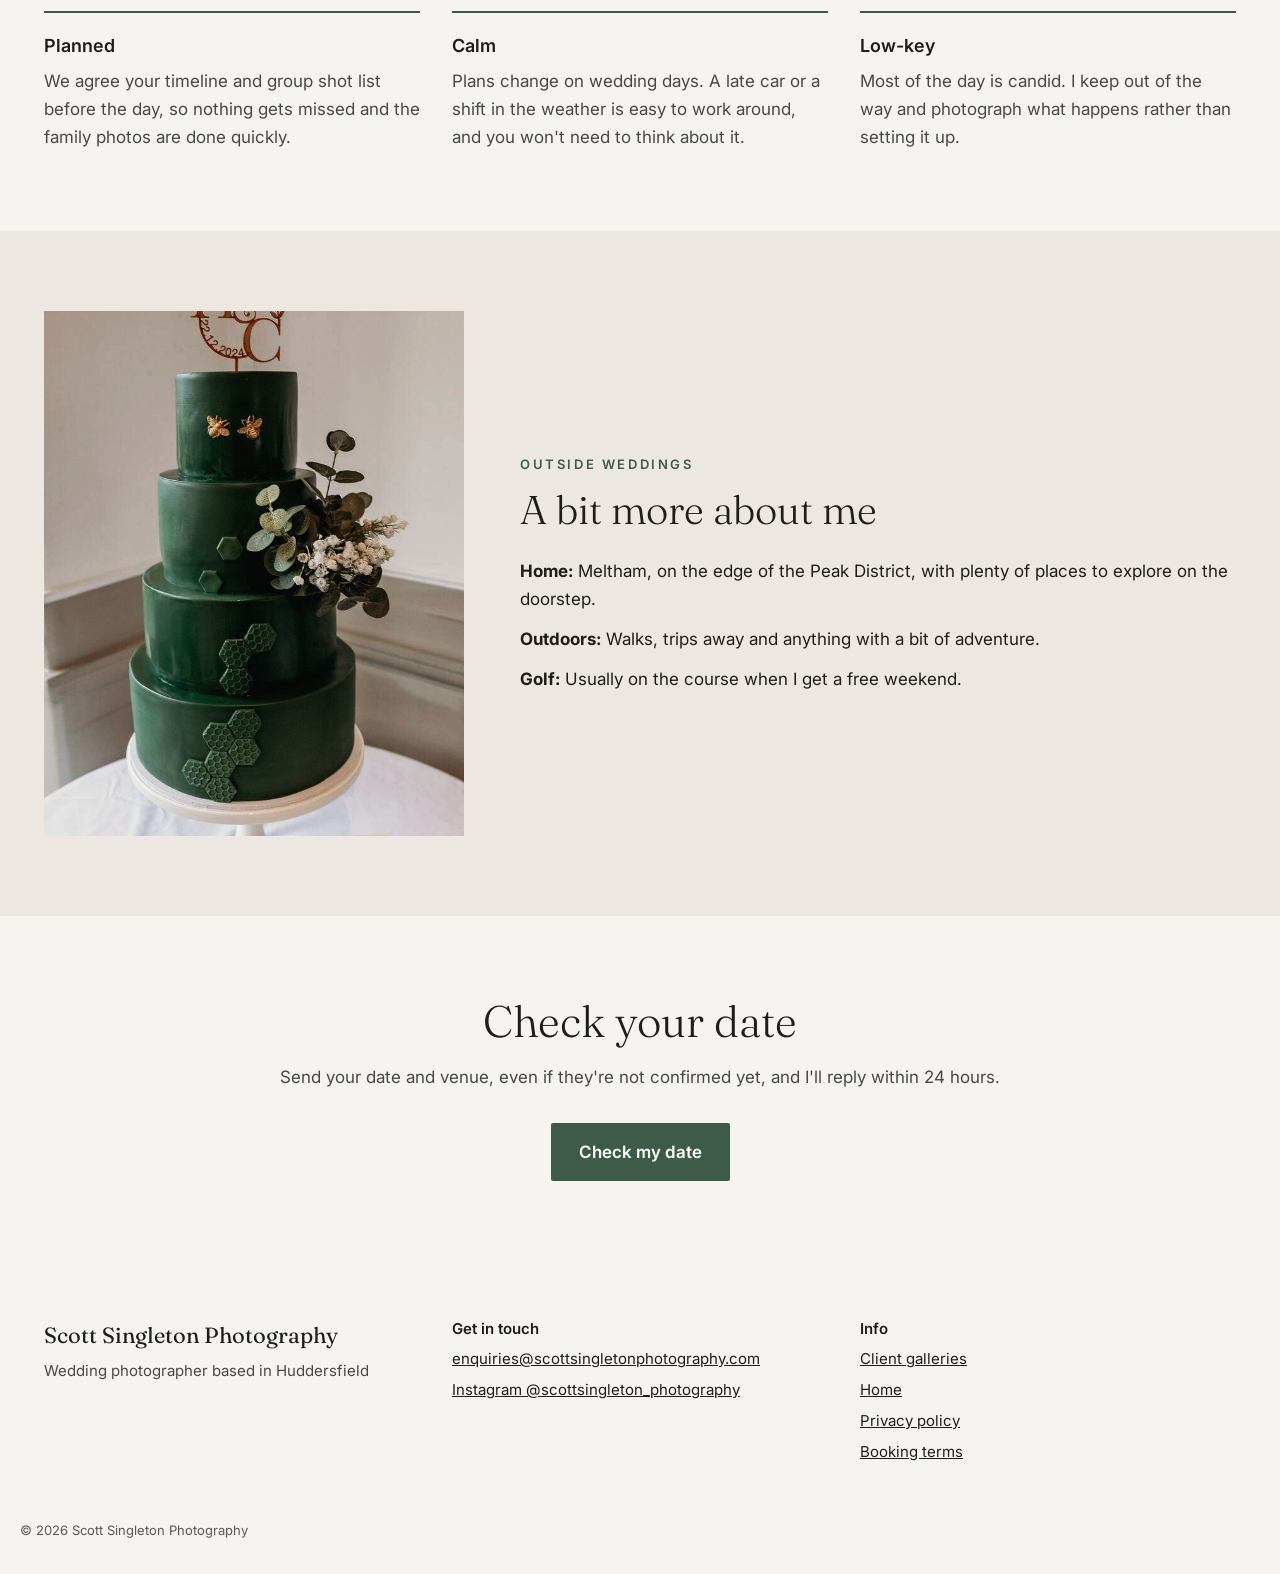
==== commit 9e60b421: "Update about.html" ====
--- a/about.html
+++ b/about.html
@@ -97,7 +97,7 @@
 <div class="wrap">
 <div class="col"><span class="title">Scott Singleton Photography</span><span>Wedding photographer based in Huddersfield</span></div>
 <div class="col"><b>Get in touch</b><a href="mailto:enquiries@scottsingletonphotography.com">enquiries@scottsingletonphotography.com</a><a href="https://www.instagram.com/scottsingleton_photography/" rel="me">Instagram @scottsingleton_photography</a></div>
-<div class="col"><b>Info</b><a href="./">Home</a><a href="privacy.html">Privacy policy</a><a href="terms.html">Booking terms</a></div>
+<div class="col"><b>Info</b><a href="https://scottsingletonphotography.pixieset.com/">Client galleries</a><a href="./">Home</a><a href="privacy.html">Privacy policy</a><a href="terms.html">Booking terms</a></div>
 </div>
 </footer>
 <div class="wrap legal">© 2026 Scott Singleton Photography</div>
